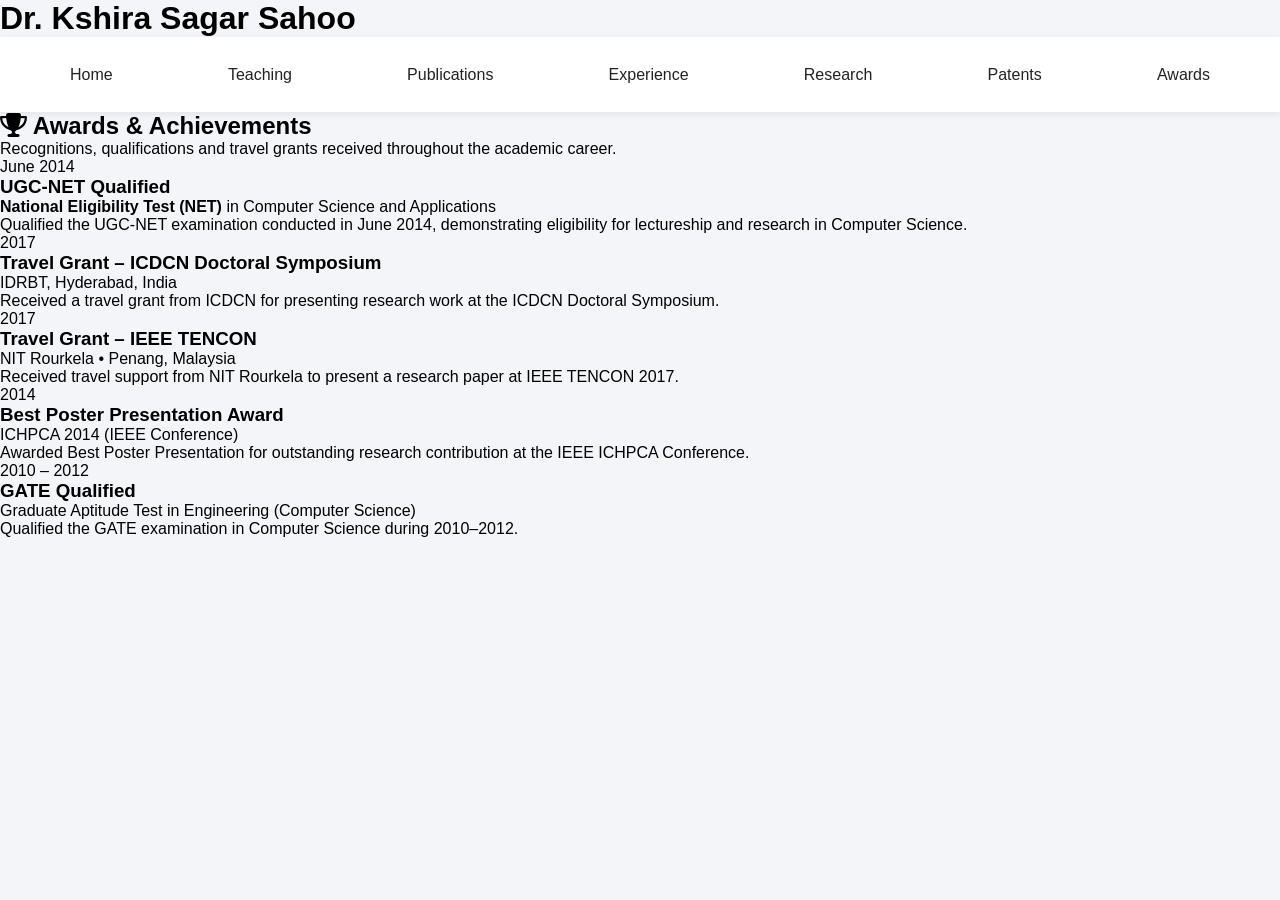
==== awards.html @ 356fca6a "Add files via upload Initial portfolio website upload" ====
<!DOCTYPE html>
<html lang="en">

<head>
    <meta charset="UTF-8">
    <meta name="viewport" content="width=device-width, initial-scale=1.0">
    <title>Awards | Dr. Kshira Sagar Sahoo</title>

    <link rel="stylesheet" href="style.css">
    <link rel="stylesheet" href="css/awards.css">

    <link rel="stylesheet"
        href="https://cdnjs.cloudflare.com/ajax/libs/font-awesome/6.5.2/css/all.min.css">
</head>

<body>

<header>

<h1>Dr. Kshira Sagar Sahoo</h1>

<nav>
    <a href="index.html">Home</a>
    <a href="teaching.html">Teaching</a>
    <a href="publications/publications.html">Publications</a>
    <a href="experience.html">Experience</a>
    <a href="research.html">Research</a>
    <a href="patents.html">Patents</a>
    <a href="awards.html">Awards</a>
</nav>

</header>


<section class="experience-section">

<h2 class="section-title">
<i class="fas fa-trophy"></i>
Awards & Achievements
</h2>

<p class="section-subtitle">
Recognitions, qualifications and travel grants received throughout the academic career.
</p>


<div class="timeline">

<!-- Award 1 -->

<div class="timeline-item">

<div class="timeline-dot"></div>

<div class="timeline-content">

<span class="timeline-date">
June 2014
</span>

<h3>
UGC-NET Qualified
</h3>

<p class="company">
<strong>National Eligibility Test (NET)</strong> in Computer Science and Applications
</p>

<p>
Qualified the UGC-NET examination conducted in June 2014, demonstrating eligibility for lectureship and research in Computer Science.
</p>

</div>

</div>


<!-- Award 2 -->

<div class="timeline-item">

<div class="timeline-dot"></div>

<div class="timeline-content">

<span class="timeline-date">
2017
</span>

<h3>
Travel Grant – ICDCN Doctoral Symposium
</h3>

<p class="company">
IDRBT, Hyderabad, India
</p>

<p>
Received a travel grant from ICDCN for presenting research work at the ICDCN Doctoral Symposium.
</p>

</div>

</div>


<!-- Award 3 -->

<div class="timeline-item">

<div class="timeline-dot"></div>

<div class="timeline-content">

<span class="timeline-date">
2017
</span>

<h3>
Travel Grant – IEEE TENCON
</h3>

<p class="company">
NIT Rourkela • Penang, Malaysia
</p>

<p>
Received travel support from NIT Rourkela to present a research paper at IEEE TENCON 2017.
</p>

</div>

</div>


<!-- Award 4 -->

<div class="timeline-item">

<div class="timeline-dot"></div>

<div class="timeline-content">

<span class="timeline-date">
2014
</span>

<h3>
Best Poster Presentation Award
</h3>

<p class="company">
ICHPCA 2014 (IEEE Conference)
</p>

<p>
Awarded Best Poster Presentation for outstanding research contribution at the IEEE ICHPCA Conference.
</p>

</div>

</div>


<!-- Award 5 -->

<div class="timeline-item">

<div class="timeline-dot"></div>

<div class="timeline-content">

<span class="timeline-date">
2010 – 2012
</span>

<h3>
GATE Qualified
</h3>

<p class="company">
Graduate Aptitude Test in Engineering (Computer Science)
</p>

<p>
Qualified the GATE examination in Computer Science during 2010–2012.
</p>

</div>

</div>

</div>

</section>

</body>
</html>
---- style.css ----
*{
    margin:0;
    padding:0;
    box-sizing:border-box;
    font-family:'Poppins',sans-serif;
}

body{

    background:#f3f5f9;

}

/* ================= NAVBAR ================= */

nav{

    width:100%;
    height:75px;

    background:white;

    display:flex;

    justify-content:space-between;

    align-items:center;

    padding:0 70px;

    box-shadow:0 2px 8px rgba(0,0,0,.08);

}

.logo{

    font-size:30px;

    font-weight:700;

    color:#163d82;

}

nav ul{

    display:flex;

    list-style:none;

    gap:35px;

}

nav ul li a{

    text-decoration:none;

    color:#333;

    font-size:17px;

    transition:.3s;

}

nav ul li a:hover{

    color:#0d5bd7;

}

/* ================= HERO ================= */

.hero{

    width:1200px;

    margin:60px auto;

    display:flex;

    gap:40px;

}

/* LEFT CARD */

.profile-card{

    width:330px;

    background:white;

    border-radius:20px;

    padding:35px;

    text-align:center;

    box-shadow:0 10px 30px rgba(0,0,0,.08);

}

.profile-card img{

    width:180px;

    height:180px;

    border-radius:50%;

    object-fit:cover;

    border:8px solid #edf1f9;

}

.profile-card h2{

    margin-top:20px;

    font-size:34px;

    color:#102d66;

}

.profile-card h4{

    margin-top:10px;

    color:#2758b7;

}

.profile-card p{

    margin-top:8px;

    color:#555;

}

.profile-card hr{

    margin:25px 0;

}

.contact{

    text-align:left;

}

.contact p{

    margin:15px 0;

}

.contact i{

    width:30px;

    color:#2b5fe0;

}

/* RIGHT SIDE */

.about{

    flex:1;

    background:white;

    border-radius:20px;

    padding:45px;

    box-shadow:0 10px 30px rgba(0,0,0,.08);

}

.about h1{

    font-size:48px;

    color:#0f2f68;

    margin-bottom:20px;

}

.about p{

    line-height:2;

    color:#555;

    margin-bottom:20px;

}

.about h2{

    margin-top:35px;

    color:#10306d;

    font-size:38px;

}

.tags{

    margin-top:25px;

}

.tags span{

    display:inline-block;

    padding:10px 20px;

    border-radius:50px;

    background:#edf3ff;

    color:#295fd7;

    margin:10px;

}

/* Contact Section */

.contact{

    margin-top:25px;
}

.contact p{

    display:flex;
    align-items:center;

    margin:18px 0;

    font-size:16px;
}

.contact i{

    width:28px;

    color:#2563eb;

    font-size:18px;
}

.contact a{

    color:#444;

    text-decoration:none;

    transition:0.3s ease;
}

.contact a:hover{

    color:#2563eb;

    padding-left:6px;
}

/*==============================
      NEWS SECTION
==============================*/


.papers-section{
    width:100%;
    margin-top:60px;
}

.paper-grid{
    display:flex;
    flex-direction:column;
    gap:20px;
}


.paper-card{
    width:100%;
    background:#fff;
    border-left:5px solid #2563eb;
    border-radius:15px;
    padding:25px;
    box-shadow:0 8px 20px rgba(0,0,0,.08);
}

.news-card:hover{

    transform:translateY(-8px);

    box-shadow:0 18px 35px rgba(37,99,235,.20);
}

.news-date{

    display:inline-block;

    background:#2563eb;

    color:#fff;

    padding:6px 15px;

    border-radius:25px;

    font-size:14px;

    margin-bottom:15px;
}

.news-card h3{

    color:#123b87;

    margin-bottom:12px;
}

.news-card p{

    color:#555;

    line-height:1.8;
}



/*==============================
      BEST PAPERS
==============================*/

.papers-section{

    margin-top:80px;
}

.paper-grid{

    display:flex;
    flex-direction:column;

    gap:25px;

    margin-top:30px;
}

.paper-card{

    width:100%;

    text-align:left;

    padding:30px;

    border-radius:18px;

    border-left:6px solid #2563eb;

    box-shadow:0 10px 25px rgba(0,0,0,.08);

    transition:.35s;
}

.paper-card:hover{

    transform:translateX(10px);

    background:#2563eb;

    color:white;
}

.paper-card:hover h3,
.paper-card:hover p{

    color:white;
}

.paper-card p{

    color:#666;

    font-size:15px;
}

nav a{
    text-decoration: none;
    color: #222;
}
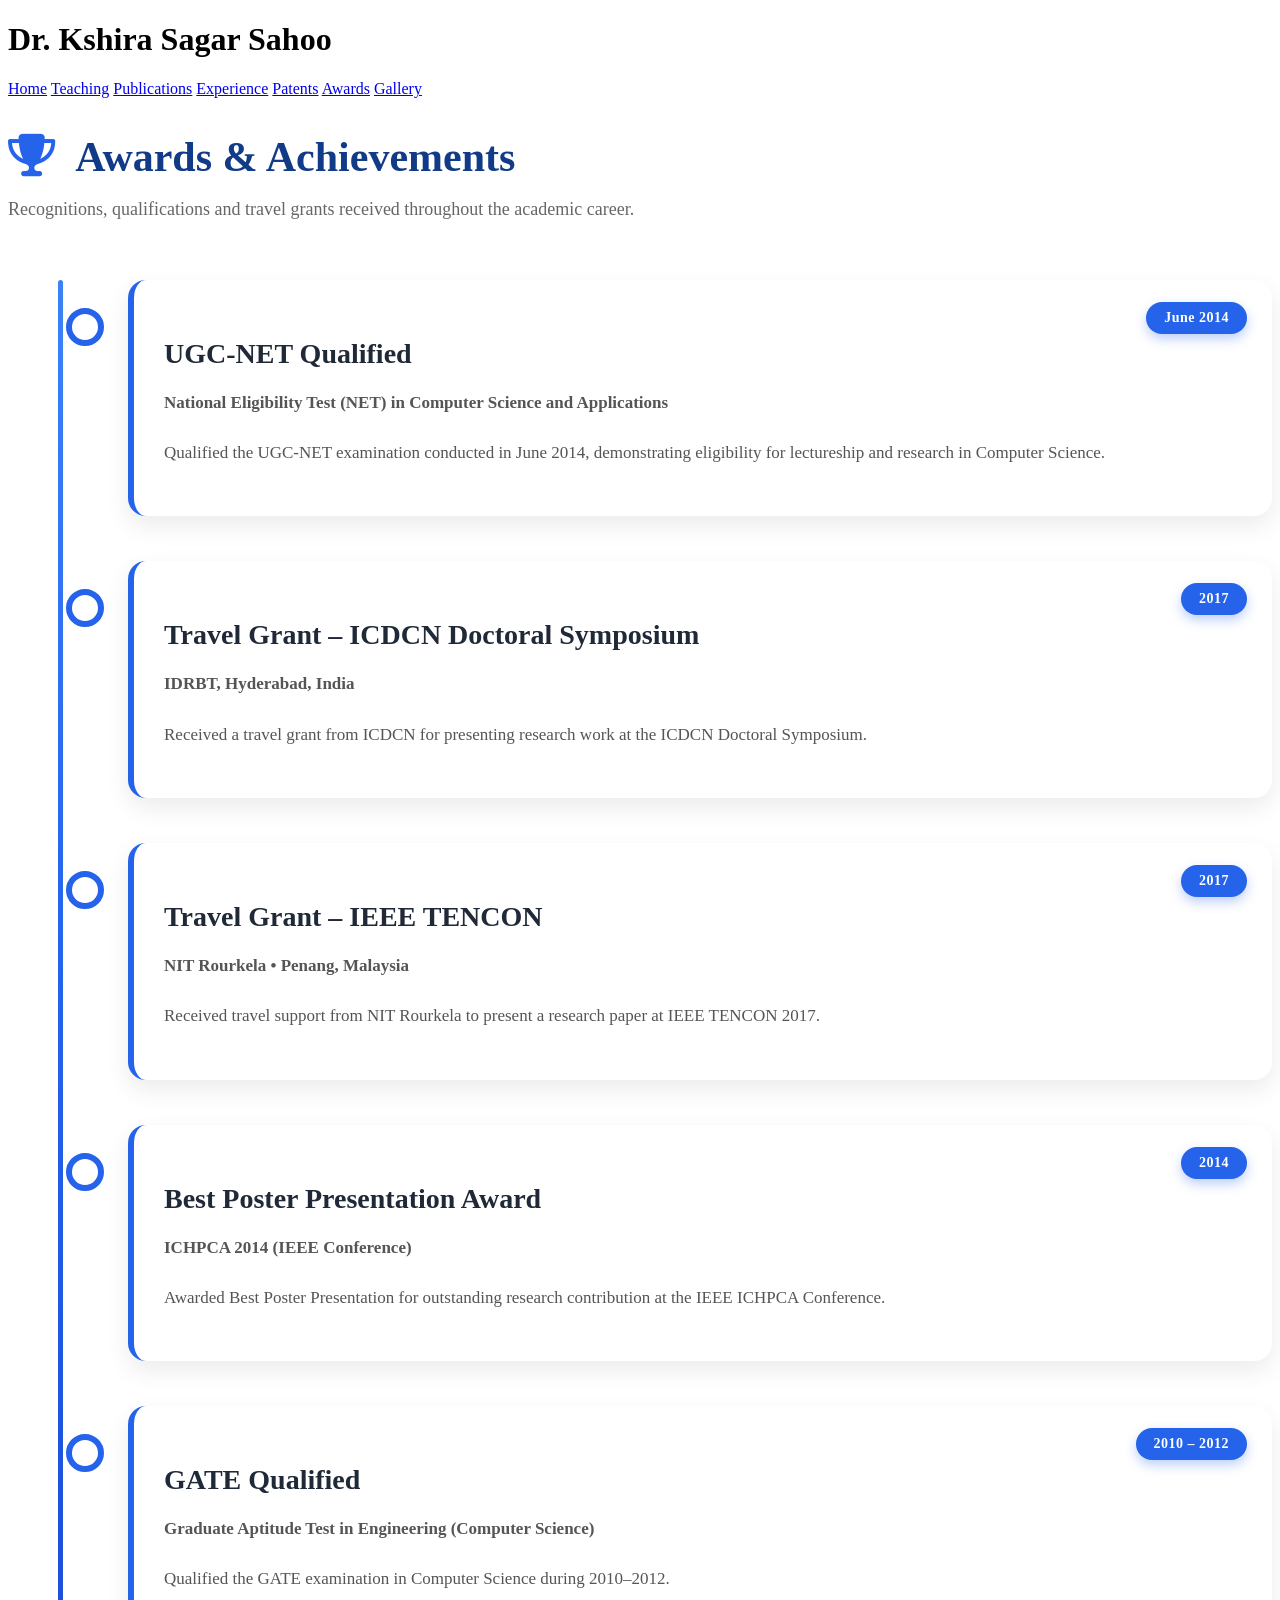
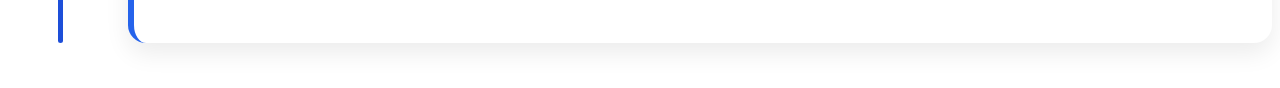
==== commit f2ea527c: "awards.html" ====
--- a/awards.html
+++ b/awards.html
@@ -24,9 +24,9 @@
     <a href="teaching.html">Teaching</a>
     <a href="publications/publications.html">Publications</a>
     <a href="experience.html">Experience</a>
-    <a href="research.html">Research</a>
     <a href="patents.html">Patents</a>
     <a href="awards.html">Awards</a>
+    <a href="gallery.html">Gallery</a>
 </nav>
 
 </header>
@@ -195,4 +195,4 @@
 </section>
 
 </body>
-</html>+</html>
--- a/css/awards.css
+++ b/css/awards.css
@@ -0,0 +1,301 @@
+/*==============================
+      AWARDS SECTION
+===============================*/
+
+.award-section{
+    max-width:1100px;
+    margin:70px auto;
+    padding:20px;
+}
+
+/*==============================
+      TITLE
+===============================*/
+
+.section-title{
+    font-size:42px;
+    font-weight:700;
+    color:#123b87;
+    margin-bottom:12px;
+}
+
+.section-title i{
+    color:#2563eb;
+    margin-right:12px;
+}
+
+.section-subtitle{
+    font-size:18px;
+    color:#666;
+    margin-bottom:60px;
+}
+
+/*==============================
+      TIMELINE
+===============================*/
+
+.timeline{
+    position:relative;
+    margin-left:40px;
+    padding-left:20px;
+}
+
+/* Blue Vertical Line */
+
+.timeline::before{
+
+    content:"";
+
+    position:absolute;
+
+    left:10px;
+    top:0;
+
+    width:5px;
+    height:100%;
+
+    border-radius:20px;
+
+    background:linear-gradient(
+        to bottom,
+        #3b82f6,
+        #2563eb,
+        #1d4ed8
+    );
+
+    animation:lineGlow 3s infinite alternate;
+}
+
+/*==============================
+      TIMELINE ITEM
+===============================*/
+
+.timeline-item{
+    position:relative;
+    margin-bottom:45px;
+}
+
+/*==============================
+      BLUE DOT
+===============================*/
+
+.timeline-dot{
+
+    position:absolute;
+
+    left:-2px;
+    top:28px;
+
+    width:26px;
+    height:26px;
+
+    border-radius:50%;
+
+    background:white;
+
+    border:6px solid #2563eb;
+
+    z-index:5;
+
+    transition:.4s;
+}
+
+.timeline-item:hover .timeline-dot{
+
+    transform:scale(1.25);
+
+    box-shadow:
+    0 0 12px #2563eb,
+    0 0 25px rgba(37,99,235,.45);
+}
+
+/*==============================
+      CARD
+===============================*/
+
+.timeline-content{
+
+    margin-left:60px;
+
+    background:#fff;
+
+    padding:30px;
+
+    border-radius:18px;
+
+    border-left:6px solid #2563eb;
+
+    box-shadow:0 10px 25px rgba(0,0,0,.08);
+
+    position:relative;
+
+    transition:.4s ease;
+}
+
+/* Hover */
+
+.timeline-content:hover{
+
+    transform:translateY(-8px);
+
+    box-shadow:
+    0 18px 40px rgba(37,99,235,.18);
+
+    border-left:6px solid #1d4ed8;
+}
+
+/*==============================
+      DATE BADGE
+===============================*/
+
+.timeline-date{
+
+    position:absolute;
+
+    right:25px;
+    top:22px;
+
+    background:#2563eb;
+
+    color:white;
+
+    padding:8px 18px;
+
+    border-radius:30px;
+
+    font-size:14px;
+
+    font-weight:600;
+
+    letter-spacing:.5px;
+
+    box-shadow:0 5px 12px rgba(37,99,235,.3);
+}
+
+/*==============================
+      HEADING
+===============================*/
+
+.timeline-content h3{
+
+    font-size:28px;
+
+    color:#1f2937;
+
+    margin-bottom:12px;
+
+    padding-right:170px;
+}
+
+/*==============================
+      COMPANY
+===============================*/
+
+.company{
+
+    font-size:18px;
+
+    color:#2563eb;
+
+    font-weight:600;
+
+    margin-bottom:18px;
+}
+
+/*==============================
+      DESCRIPTION
+===============================*/
+
+.timeline-content p{
+
+    font-size:17px;
+
+    color:#555;
+
+    line-height:1.9;
+}
+
+/*==============================
+      ANIMATION
+===============================*/
+
+@keyframes lineGlow{
+
+    from{
+        filter:brightness(100%);
+    }
+
+    to{
+        filter:brightness(150%);
+    }
+
+}
+
+/* Floating Card */
+
+.timeline-content{
+
+    animation:floatCard 4s ease-in-out infinite;
+}
+
+@keyframes floatCard{
+
+    0%{
+        transform:translateY(0px);
+    }
+
+    50%{
+        transform:translateY(-4px);
+    }
+
+    100%{
+        transform:translateY(0px);
+    }
+
+}
+
+/*==============================
+      RESPONSIVE
+===============================*/
+
+@media(max-width:768px){
+
+.timeline{
+
+    margin-left:8px;
+}
+
+.timeline-content{
+
+    margin-left:45px;
+
+    padding:22px;
+}
+
+.timeline-date{
+
+    position:static;
+
+    display:inline-block;
+
+    margin-bottom:18px;
+}
+
+.timeline-content h3{
+
+    padding-right:0;
+
+    font-size:23px;
+}
+
+.section-title{
+
+    font-size:34px;
+}
+
+.section-subtitle{
+
+    font-size:16px;
+}
+
+}
